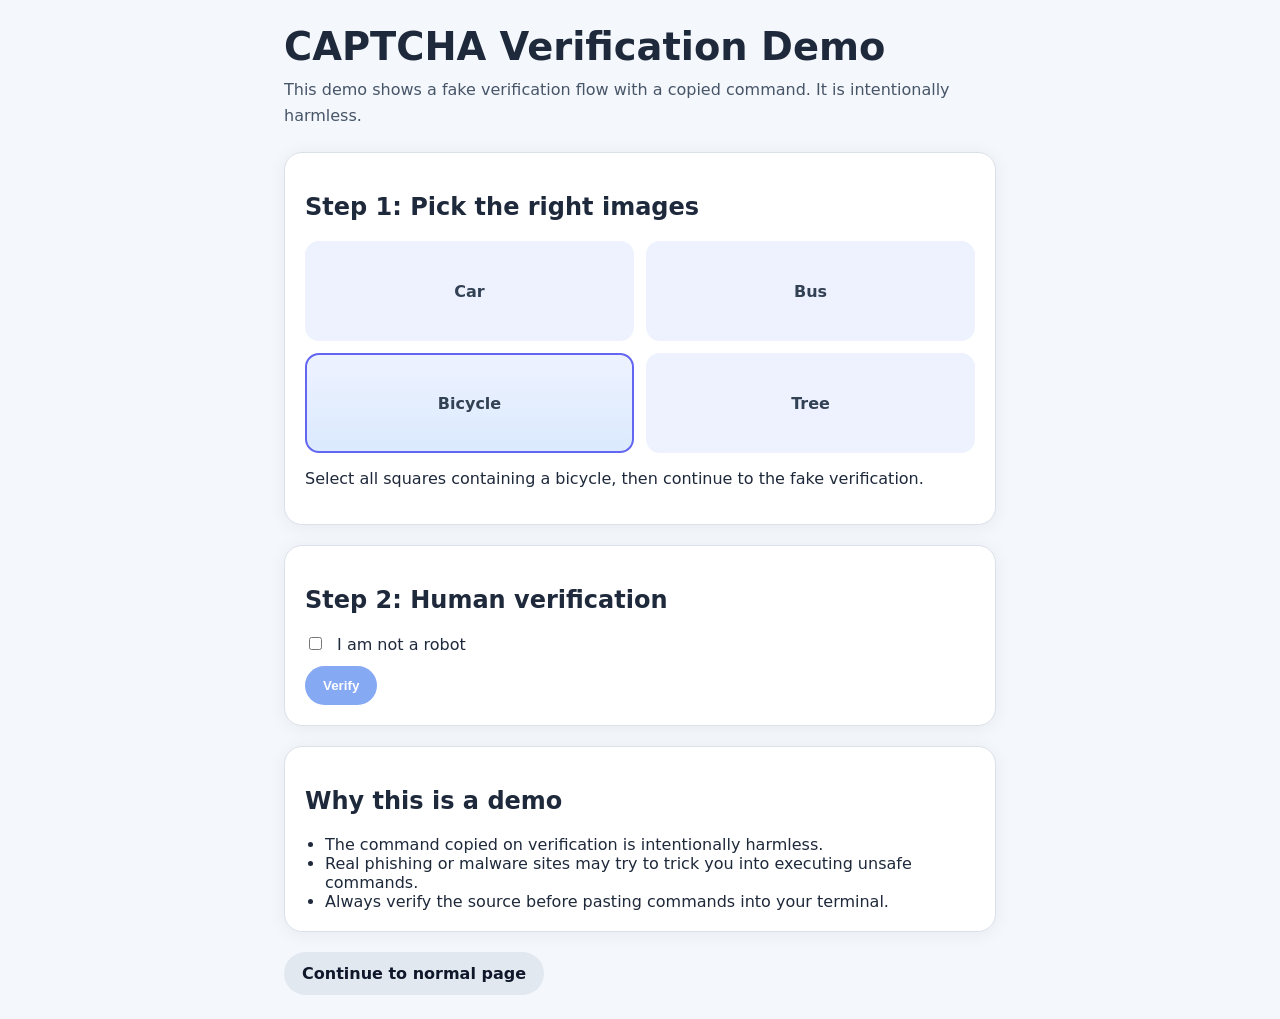
==== index(1).html @ 6424ba57 "Add files via upload" ====
<!DOCTYPE html>
<html lang="en">
<head>
  <meta charset="UTF-8" />
  <meta name="viewport" content="width=device-width, initial-scale=1.0" />
  <title>Fake CAPTCHA Demo</title>
  <link rel="stylesheet" href="style.css" />
</head>
<body>
  <div class="page-container">
    <header>
      <h1>CAPTCHA Verification Demo</h1>
      <p class="subtitle">This demo shows a fake verification flow with a copied command. It is intentionally harmless.</p>
    </header>

    <section class="card steps-card">
      <h2>Step 1: Pick the right images</h2>
      <div class="image-grid">
        <div class="image-cell">Car</div>
        <div class="image-cell">Bus</div>
        <div class="image-cell selected">Bicycle</div>
        <div class="image-cell">Tree</div>
      </div>
      <p class="hint">Select all squares containing a bicycle, then continue to the fake verification.</p>
    </section>

    <section class="card fake-verification-card">
      <h2>Step 2: Human verification</h2>
      <div class="fake-checkbox">
        <label>
          <input type="checkbox" id="robotCheckbox" />
          I am not a robot
        </label>
      </div>
      <button id="verifyButton" class="primary-button" disabled>Verify</button>
      <div id="verificationResult" class="info-box hidden">
        <p><strong>Verification complete.</strong> A demo command was copied to the clipboard.</p>
        <p class="warning">Paste it into a safe terminal only if you understand this is a demo. Do not run unknown commands from websites.</p>
      </div>
      <div id="commandBox" class="command-box hidden">
        <p><strong>Demo command:</strong></p>
        <pre id="demoCommand">echo "DEMO: fake malware command would run here"</pre>
      </div>
    </section>

    <section class="card notes-card">
      <h2>Why this is a demo</h2>
      <ul>
        <li>The command copied on verification is intentionally harmless.</li>
        <li>Real phishing or malware sites may try to trick you into executing unsafe commands.</li>
        <li>Always verify the source before pasting commands into your terminal.</li>
      </ul>
    </section>

    <footer>
      <a href="normal.html" class="secondary-button">Continue to normal page</a>
    </footer>
  </div>

  <script src="script.js"></script>
</body>
</html>
---- style.css ----
:root {
  color-scheme: light;
  font-family: Inter, system-ui, -apple-system, BlinkMacSystemFont, "Segoe UI", sans-serif;
  background: #f4f7fb;
  color: #1e293b;
}

* {
  box-sizing: border-box;
}

body {
  margin: 0;
  min-height: 100vh;
}

.page-container {
  max-width: 760px;
  margin: 0 auto;
  padding: 24px;
}

header {
  margin-bottom: 24px;
}

h1 {
  margin: 0 0 8px;
  font-size: clamp(2rem, 3vw, 3rem);
}

.subtitle {
  margin: 0;
  color: #475569;
  line-height: 1.6;
}

.card {
  background: #ffffff;
  border: 1px solid #dbe1ea;
  border-radius: 18px;
  padding: 20px;
  margin-bottom: 20px;
  box-shadow: 0 2px 18px rgba(15, 23, 42, 0.06);
}

.steps-card .image-grid {
  display: grid;
  grid-template-columns: repeat(2, minmax(0, 1fr));
  gap: 12px;
  margin-top: 16px;
}

.image-cell {
  background: #eef2ff;
  border-radius: 14px;
  min-height: 100px;
  display: grid;
  place-items: center;
  font-weight: 600;
  color: #334155;
}

.image-cell.selected {
  border: 2px solid #6366f1;
  background: linear-gradient(180deg, #eef2ff 0%, #dbeafe 100%);
}

.fake-checkbox {
  margin: 16px 0 12px;
}

.fake-checkbox input {
  margin-right: 10px;
}

.primary-button,
.secondary-button {
  display: inline-flex;
  align-items: center;
  justify-content: center;
  padding: 12px 18px;
  border-radius: 999px;
  border: none;
  font-weight: 600;
  cursor: pointer;
  text-decoration: none;
}

.primary-button {
  background: #2563eb;
  color: white;
}

.primary-button:disabled {
  opacity: 0.55;
  cursor: not-allowed;
}

.secondary-button {
  background: #e2e8f0;
  color: #0f172a;
}

.info-box,
.command-box {
  margin-top: 18px;
  padding: 16px;
  border-radius: 14px;
  background: #f8fafc;
  border: 1px solid #cbd5e1;
}

.warning {
  color: #b91c1c;
}

.command-box pre {
  margin: 0;
  white-space: pre-wrap;
  font-size: 0.95rem;
  line-height: 1.6;
}

.hidden {
  display: none;
}

.notes-card ul {
  padding-left: 20px;
  margin: 0;
}

footer {
  margin-top: 12px;
}
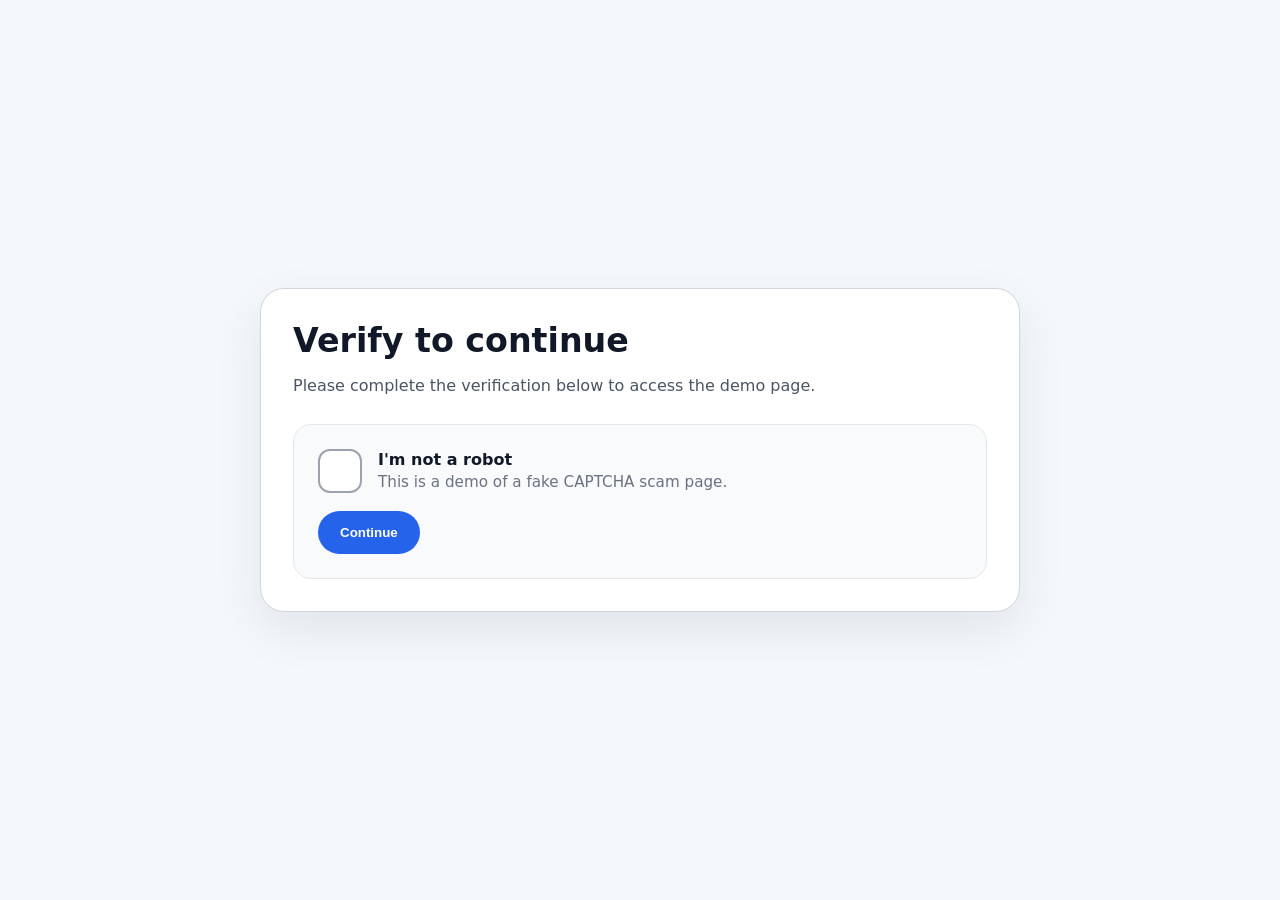
==== commit bd058a93: "Add files via upload" ====
--- a/index(1).html
+++ b/index(1).html
@@ -3,60 +3,71 @@
 <head>
   <meta charset="UTF-8" />
   <meta name="viewport" content="width=device-width, initial-scale=1.0" />
-  <title>Fake CAPTCHA Demo</title>
-  <link rel="stylesheet" href="style.css" />
+  <title>Demo CAPTCHA Verification</title>
+  <link rel="stylesheet" href="styles.css" />
 </head>
 <body>
-  <div class="page-container">
-    <header>
-      <h1>CAPTCHA Verification Demo</h1>
-      <p class="subtitle">This demo shows a fake verification flow with a copied command. It is intentionally harmless.</p>
-    </header>
+  <main class="container">
+    <section class="panel">
+      <h1>Verify to continue</h1>
+      <p class="intro">Please complete the verification below to access the demo page.</p>
 
-    <section class="card steps-card">
-      <h2>Step 1: Pick the right images</h2>
-      <div class="image-grid">
-        <div class="image-cell">Car</div>
-        <div class="image-cell">Bus</div>
-        <div class="image-cell selected">Bicycle</div>
-        <div class="image-cell">Tree</div>
+      <div class="captcha-card">
+        <div class="captcha-row">
+          <label class="fake-checkbox">
+            <input id="verifyCheckbox" type="checkbox" />
+            <span class="checkbox-custom"></span>
+          </label>
+          <div>
+            <p class="captcha-label">I'm not a robot</p>
+            <p class="captcha-help">This is a demo of a fake CAPTCHA scam page.</p>
+          </div>
+        </div>
+        <button id="startButton" class="primary-btn" type="button">Continue</button>
       </div>
-      <p class="hint">Select all squares containing a bicycle, then continue to the fake verification.</p>
-    </section>
 
-    <section class="card fake-verification-card">
-      <h2>Step 2: Human verification</h2>
-      <div class="fake-checkbox">
-        <label>
-          <input type="checkbox" id="robotCheckbox" />
-          I am not a robot
-        </label>
-      </div>
-      <button id="verifyButton" class="primary-button" disabled>Verify</button>
-      <div id="verificationResult" class="info-box hidden">
-        <p><strong>Verification complete.</strong> A demo command was copied to the clipboard.</p>
-        <p class="warning">Paste it into a safe terminal only if you understand this is a demo. Do not run unknown commands from websites.</p>
-      </div>
-      <div id="commandBox" class="command-box hidden">
-        <p><strong>Demo command:</strong></p>
-        <pre id="demoCommand">echo "DEMO: fake malware command would run here"</pre>
+      <div id="commandStep" class="hidden step-card">
+        <h2>Final verification step</h2>
+        <p>On a real scam page, this step would ask you to paste a command into your system tool.</p>
+        <p>This demo uses a safe placeholder command only.</p>
+
+        <label for="safeCommand" class="textarea-label">Copy the command below:</label>
+        <textarea id="safeCommand" readonly>cmd.exe /c echo Demo verification complete</textarea>
+
+        <div class="button-row">
+          <button id="copiedButton" class="secondary-btn" type="button">I copied it</button>
+          <button id="continueButton" class="primary-btn" type="button">Go to demo page</button>
+        </div>
       </div>
     </section>
+  </main>
 
-    <section class="card notes-card">
-      <h2>Why this is a demo</h2>
-      <ul>
-        <li>The command copied on verification is intentionally harmless.</li>
-        <li>Real phishing or malware sites may try to trick you into executing unsafe commands.</li>
-        <li>Always verify the source before pasting commands into your terminal.</li>
-      </ul>
-    </section>
+  <script>
+    const checkbox = document.getElementById('verifyCheckbox');
+    const startButton = document.getElementById('startButton');
+    const commandStep = document.getElementById('commandStep');
+    const continueButton = document.getElementById('continueButton');
+    const copiedButton = document.getElementById('copiedButton');
+    const safeCommand = document.getElementById('safeCommand');
 
-    <footer>
-      <a href="normal.html" class="secondary-button">Continue to normal page</a>
-    </footer>
-  </div>
+    startButton.addEventListener('click', () => {
+      if (!checkbox.checked) {
+        alert('Please check the box to proceed.');
+        return;
+      }
+      commandStep.classList.remove('hidden');
+      commandStep.scrollIntoView({ behavior: 'smooth' });
+    });
 
-  <script src="script.js"></script>
+    copiedButton.addEventListener('click', () => {
+      safeCommand.select();
+      document.execCommand('copy');
+      alert('Command copied. This is a safe demo command only.');
+    });
+
+    continueButton.addEventListener('click', () => {
+      window.location.href = 'verified.html';
+    });
+  </script>
 </body>
 </html>
--- a/styles.css
+++ b/styles.css
@@ -0,0 +1,177 @@
+:root {
+  color-scheme: light;
+  font-family: Inter, system-ui, -apple-system, BlinkMacSystemFont, "Segoe UI", sans-serif;
+  background: #f4f7fb;
+  color: #111827;
+}
+
+* {
+  box-sizing: border-box;
+}
+
+body {
+  margin: 0;
+  min-height: 100vh;
+  display: grid;
+  place-items: center;
+  padding: 32px;
+}
+
+.container {
+  width: min(760px, 100%);
+}
+
+.panel {
+  background: #ffffff;
+  border: 1px solid #d1d5db;
+  border-radius: 24px;
+  padding: 32px;
+  box-shadow: 0 18px 50px rgba(15, 23, 42, 0.08);
+}
+
+h1 {
+  margin: 0 0 12px;
+  font-size: clamp(2rem, 2.6vw, 2.6rem);
+}
+
+.intro {
+  margin: 0 0 24px;
+  color: #4b5563;
+  line-height: 1.7;
+}
+
+.captcha-card,
+.step-card,
+.content-card {
+  border: 1px solid #e5e7eb;
+  border-radius: 18px;
+  padding: 24px;
+  background: #f8fafc;
+}
+
+.captcha-row {
+  display: flex;
+  gap: 16px;
+  align-items: center;
+  margin-bottom: 18px;
+}
+
+.fake-checkbox {
+  display: inline-flex;
+  align-items: center;
+  justify-content: center;
+  width: 44px;
+  height: 44px;
+  border: 2px solid #9ca3af;
+  border-radius: 12px;
+  cursor: pointer;
+  background: #ffffff;
+}
+
+.fake-checkbox input {
+  position: absolute;
+  opacity: 0;
+  pointer-events: none;
+}
+
+.checkbox-custom {
+  width: 20px;
+  height: 20px;
+  border-radius: 6px;
+  background: #ffffff;
+  transition: background 0.2s ease;
+}
+
+.fake-checkbox input:checked + .checkbox-custom {
+  background: #2563eb;
+  box-shadow: inset 0 0 0 2px #ffffff;
+}
+
+.captcha-label {
+  margin: 0;
+  font-size: 1rem;
+  font-weight: 700;
+}
+
+.captcha-help {
+  margin: 4px 0 0;
+  color: #6b7280;
+  font-size: 0.95rem;
+}
+
+.primary-btn,
+.secondary-btn,
+.primary-link {
+  border: none;
+  cursor: pointer;
+  border-radius: 999px;
+  font-weight: 700;
+  transition: transform 0.16s ease, background 0.16s ease, color 0.16s ease;
+}
+
+.primary-btn,
+.primary-link {
+  background: #2563eb;
+  color: #ffffff;
+  padding: 14px 22px;
+  text-decoration: none;
+}
+
+.secondary-btn {
+  background: #e5e7eb;
+  color: #111827;
+  padding: 14px 22px;
+}
+
+.primary-btn:hover,
+.primary-link:hover,
+.secondary-btn:hover {
+  transform: translateY(-1px);
+}
+
+.hidden {
+  display: none;
+}
+
+label.textarea-label {
+  display: block;
+  margin-bottom: 8px;
+  font-weight: 600;
+}
+
+textarea {
+  width: 100%;
+  min-height: 96px;
+  border: 1px solid #cbd5e1;
+  border-radius: 16px;
+  padding: 14px;
+  font-family: ui-monospace, SFMono-Regular, Menlo, Monaco, Consolas, "Liberation Mono", "Courier New", monospace;
+  resize: none;
+  background: #ffffff;
+}
+
+.button-row {
+  display: flex;
+  gap: 12px;
+  flex-wrap: wrap;
+  margin-top: 18px;
+}
+
+.links-row {
+  margin-top: 24px;
+}
+
+.primary-link {
+  display: inline-block;
+}
+
+@media (max-width: 540px) {
+  body {
+    padding: 20px;
+  }
+
+  .captcha-row {
+    flex-direction: column;
+    align-items: flex-start;
+  }
+}
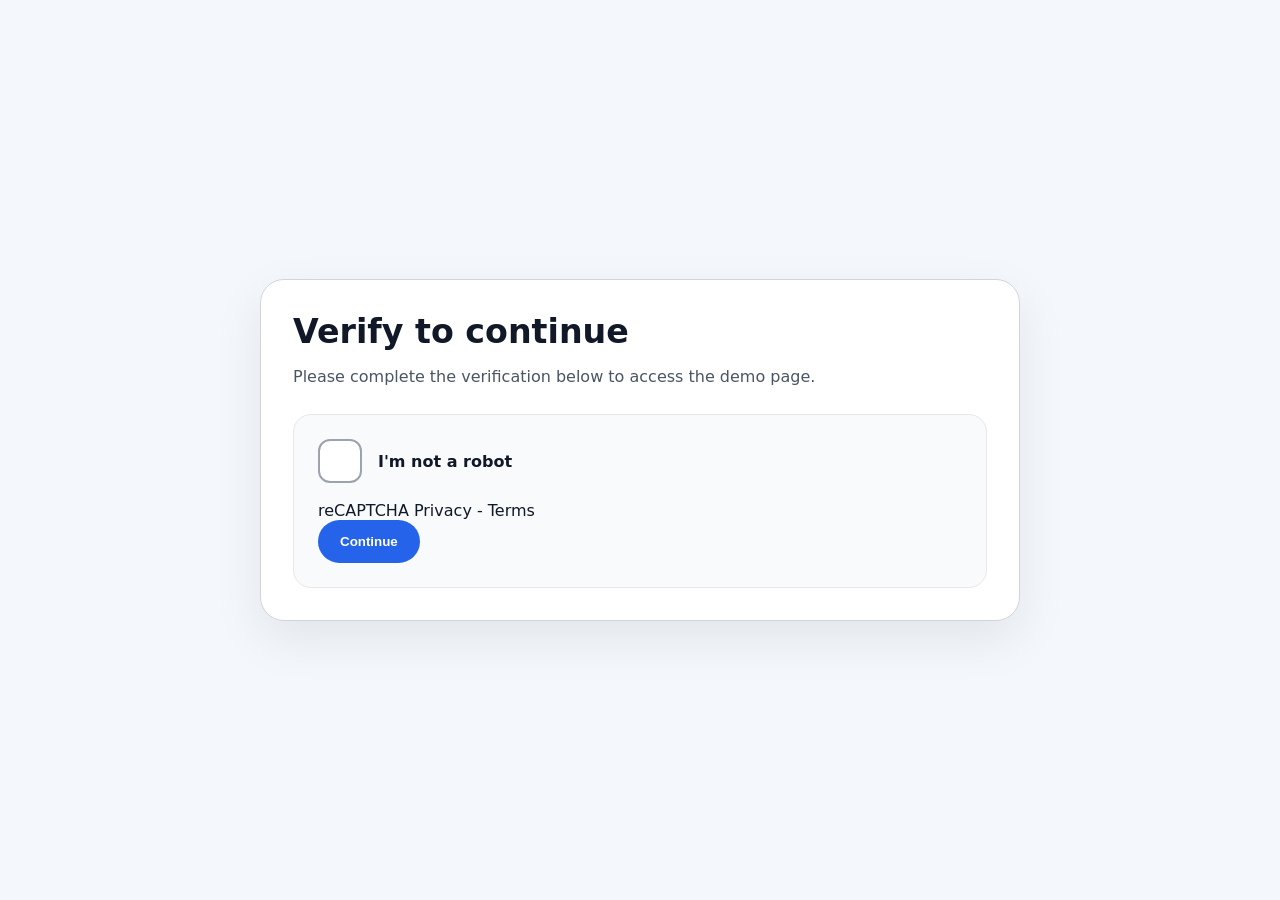
==== commit abbd5b8e: "Add reCAPTCHA logo and privacy terms section Added reCAPTCHA logo and privacy terms to the page." ====
--- a/index(1).html
+++ b/index(1).html
@@ -20,8 +20,11 @@
           </label>
           <div>
             <p class="captcha-label">I'm not a robot</p>
-            <p class="captcha-help">This is a demo of a fake CAPTCHA scam page.</p>
           </div>
+        </div>
+        <div class="recaptcha-logo">
+          <span>reCAPTCHA</span>
+          <span>Privacy - Terms</span>
         </div>
         <button id="startButton" class="primary-btn" type="button">Continue</button>
       </div>
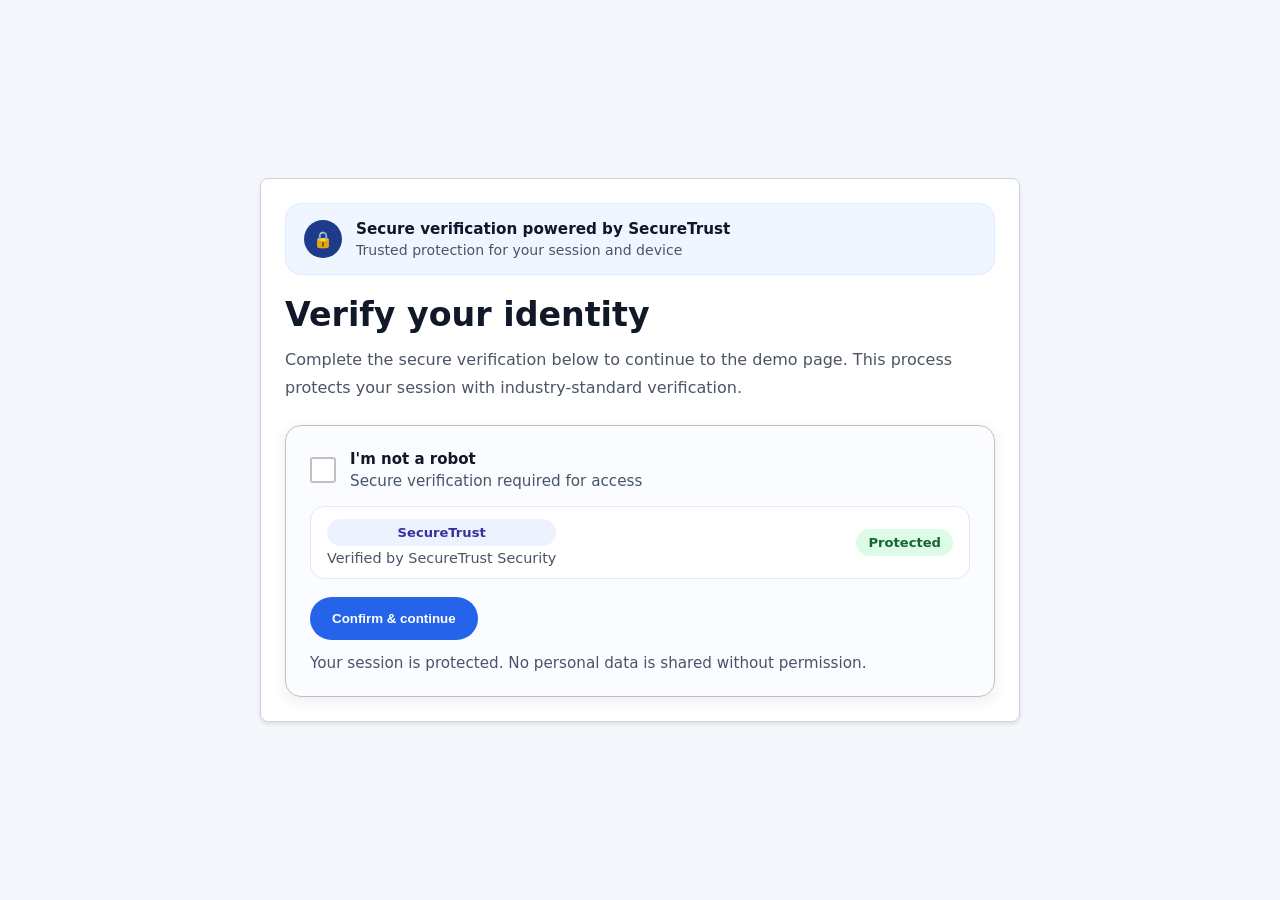
==== commit e8f9ee59: "Update index(1).html" ====
--- a/index(1).html
+++ b/index(1).html
@@ -9,8 +9,16 @@
 <body>
   <main class="container">
     <section class="panel">
-      <h1>Verify to continue</h1>
-      <p class="intro">Please complete the verification below to access the demo page.</p>
+      <div class="trust-banner">
+        <span class="trust-icon">🔒</span>
+        <div>
+          <p class="trust-label">Secure verification powered by SecureTrust</p>
+          <p class="trust-subtitle">Trusted protection for your session and device</p>
+        </div>
+      </div>
+
+      <h1>Verify your identity</h1>
+      <p class="intro">Complete the secure verification below to continue to the demo page. This process protects your session with industry-standard verification.</p>
 
       <div class="captcha-card">
         <div class="captcha-row">
@@ -20,13 +28,20 @@
           </label>
           <div>
             <p class="captcha-label">I'm not a robot</p>
+            <p class="captcha-subtext">Secure verification required for access</p>
           </div>
         </div>
-        <div class="recaptcha-logo">
-          <span>reCAPTCHA</span>
-          <span>Privacy - Terms</span>
+
+        <div class="verification-info">
+          <div class="verification-brand">
+            <span class="brand-chip">SecureTrust</span>
+            <span class="verification-text">Verified by SecureTrust Security</span>
+          </div>
+          <span class="status-chip">Protected</span>
         </div>
-        <button id="startButton" class="primary-btn" type="button">Continue</button>
+
+        <button id="startButton" class="primary-btn" type="button">Confirm & continue</button>
+        <p class="secure-note">Your session is protected. No personal data is shared without permission.</p>
       </div>
 
       <div id="commandStep" class="hidden step-card">
--- a/styles.css
+++ b/styles.css
@@ -24,9 +24,9 @@
 .panel {
   background: #ffffff;
   border: 1px solid #d1d5db;
-  border-radius: 24px;
-  padding: 32px;
-  box-shadow: 0 18px 50px rgba(15, 23, 42, 0.08);
+  border-radius: 8px;
+  padding: 24px;
+  box-shadow: 0 2px 4px rgba(0,0,0,0.1);
 }
 
 h1 {
@@ -43,29 +43,67 @@
 .captcha-card,
 .step-card,
 .content-card {
-  border: 1px solid #e5e7eb;
-  border-radius: 18px;
+  border: 1px solid #c1c1c1;
+  border-radius: 16px;
   padding: 24px;
-  background: #f8fafc;
+  background: #fbfcff;
+  box-shadow: 0 4px 16px rgba(15, 23, 42, 0.08);
+}
+
+.trust-banner {
+  display: flex;
+  gap: 14px;
+  align-items: center;
+  padding: 16px 18px;
+  background: #eff6ff;
+  border: 1px solid #dbeafe;
+  border-radius: 16px;
+  margin-bottom: 20px;
+}
+
+.trust-icon {
+  width: 38px;
+  height: 38px;
+  display: inline-flex;
+  align-items: center;
+  justify-content: center;
+  border-radius: 50%;
+  background: #1e3a8a;
+  color: #ffffff;
+  font-size: 1rem;
+}
+
+.trust-label {
+  margin: 0;
+  font-size: 0.95rem;
+  font-weight: 700;
+  color: #0f172a;
+}
+
+.trust-subtitle {
+  margin: 4px 0 0;
+  color: #475569;
+  font-size: 0.88rem;
 }
 
 .captcha-row {
   display: flex;
-  gap: 16px;
-  align-items: center;
-  margin-bottom: 18px;
+  gap: 14px;
+  align-items: center;
+  margin-bottom: 16px;
 }
 
 .fake-checkbox {
   display: inline-flex;
   align-items: center;
   justify-content: center;
-  width: 44px;
-  height: 44px;
-  border: 2px solid #9ca3af;
-  border-radius: 12px;
+  width: 26px;
+  height: 26px;
+  border: 2px solid #c1c1c1;
+  border-radius: 3px;
   cursor: pointer;
   background: #ffffff;
+  position: relative;
 }
 
 .fake-checkbox input {
@@ -75,28 +113,107 @@
 }
 
 .checkbox-custom {
-  width: 20px;
-  height: 20px;
-  border-radius: 6px;
-  background: #ffffff;
-  transition: background 0.2s ease;
+  width: 100%;
+  height: 100%;
+  border-radius: 3px;
+  background: #ffffff;
+  transition: all 0.2s ease;
+  position: relative;
 }
 
 .fake-checkbox input:checked + .checkbox-custom {
-  background: #2563eb;
-  box-shadow: inset 0 0 0 2px #ffffff;
+  background: #1e88e5;
+  border: none;
+}
+
+.checkbox-custom::after {
+  content: '';
+  position: absolute;
+  top: 2px;
+  left: 7px;
+  width: 6px;
+  height: 12px;
+  border: solid white;
+  border-width: 0 2px 2px 0;
+  transform: rotate(45deg);
+  opacity: 0;
+  transition: opacity 0.2s ease;
+}
+
+.fake-checkbox input:checked + .checkbox-custom::after {
+  opacity: 1;
 }
 
 .captcha-label {
   margin: 0;
-  font-size: 1rem;
-  font-weight: 700;
-}
-
-.captcha-help {
+  font-size: 15px;
+  font-weight: 700;
+  color: #111827;
+}
+
+.captcha-subtext {
   margin: 4px 0 0;
-  color: #6b7280;
+  color: #475569;
   font-size: 0.95rem;
+}
+
+.verification-info {
+  display: flex;
+  justify-content: space-between;
+  align-items: center;
+  gap: 12px;
+  margin-bottom: 18px;
+  padding: 12px 16px;
+  background: #ffffff;
+  border: 1px solid #e2e8f0;
+  border-radius: 14px;
+}
+
+.verification-brand {
+  display: flex;
+  flex-direction: column;
+  gap: 4px;
+}
+
+.brand-chip,
+.status-chip {
+  display: inline-flex;
+  align-items: center;
+  justify-content: center;
+  padding: 6px 12px;
+  border-radius: 999px;
+  font-size: 0.82rem;
+  font-weight: 700;
+}
+
+.brand-chip {
+  background: #eef2ff;
+  color: #3730a3;
+}
+
+.verification-text {
+  color: #475569;
+  font-size: 0.9rem;
+}
+
+.status-chip {
+  background: #dcfce7;
+  color: #166534;
+}
+
+.secure-note {
+  margin: 14px 0 0;
+  color: #475569;
+  font-size: 0.95rem;
+}
+
+.recaptcha-logo {
+  display: none;
+}
+
+.recaptcha-logo span:first-child {
+  color: #1e88e5;
+  font-weight: 500;
 }
 
 .primary-btn,
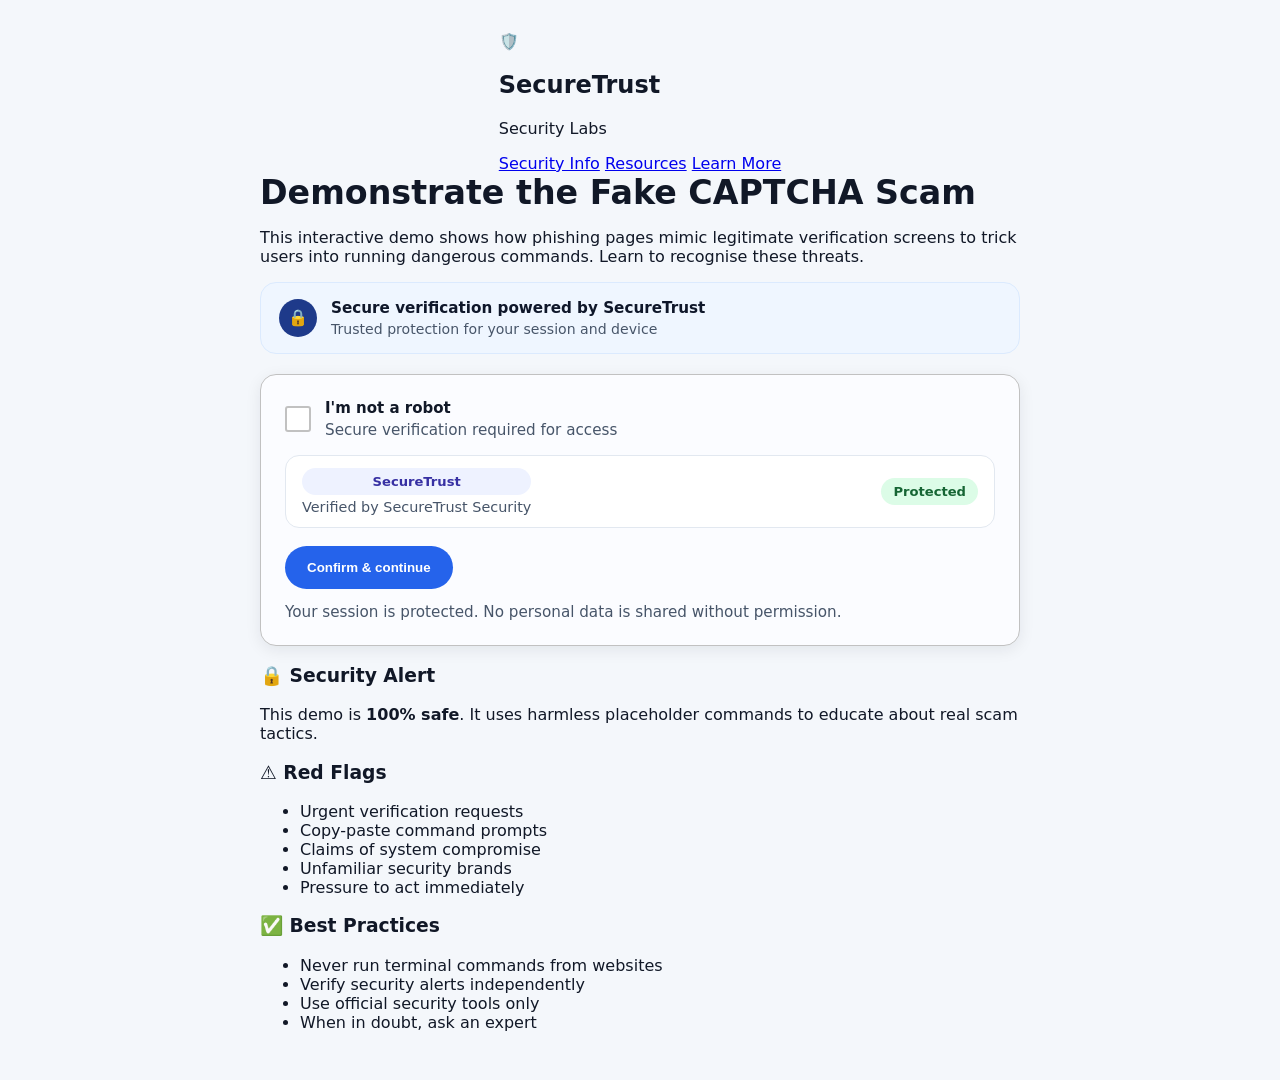
==== commit 0ae2aa4c: "Update index(1).html" ====
--- a/index(1).html
+++ b/index(1).html
@@ -7,57 +7,130 @@
   <link rel="stylesheet" href="styles.css" />
 </head>
 <body>
-  <main class="container">
-    <section class="panel">
-      <div class="trust-banner">
-        <span class="trust-icon">🔒</span>
+  <header class="site-header">
+    <div class="header-content">
+      <div class="logo-section">
+        <span class="logo-icon">🛡️</span>
         <div>
-          <p class="trust-label">Secure verification powered by SecureTrust</p>
-          <p class="trust-subtitle">Trusted protection for your session and device</p>
+          <h2 class="site-title">SecureTrust</h2>
+          <p class="site-tagline">Security Labs</p>
         </div>
       </div>
+      <nav class="header-nav">
+        <a href="#">Security Info</a>
+        <a href="#">Resources</a>
+        <a href="#">Learn More</a>
+      </nav>
+    </div>
+  </header>
 
-      <h1>Verify your identity</h1>
-      <p class="intro">Complete the secure verification below to continue to the demo page. This process protects your session with industry-standard verification.</p>
+  <main class="container">
+    <div class="content-wrapper">
+      <section class="main-content">
+        <div class="intro-section">
+          <h1>Demonstrate the Fake CAPTCHA Scam</h1>
+          <p>This interactive demo shows how phishing pages mimic legitimate verification screens to trick users into running dangerous commands. Learn to recognise these threats.</p>
+        </div>
 
-      <div class="captcha-card">
-        <div class="captcha-row">
-          <label class="fake-checkbox">
-            <input id="verifyCheckbox" type="checkbox" />
-            <span class="checkbox-custom"></span>
-          </label>
-          <div>
-            <p class="captcha-label">I'm not a robot</p>
-            <p class="captcha-subtext">Secure verification required for access</p>
+        <div class="demo-panel">
+          <div class="trust-banner">
+            <span class="trust-icon">🔒</span>
+            <div>
+              <p class="trust-label">Secure verification powered by SecureTrust</p>
+              <p class="trust-subtitle">Trusted protection for your session and device</p>
+            </div>
+          </div>
+
+          <h2 style="display: none;">Verify your identity</h2>
+
+          <div class="captcha-card">
+            <div class="captcha-row">
+              <label class="fake-checkbox">
+                <input id="verifyCheckbox" type="checkbox" />
+                <span class="checkbox-custom"></span>
+              </label>
+              <div>
+                <p class="captcha-label">I'm not a robot</p>
+                <p class="captcha-subtext">Secure verification required for access</p>
+              </div>
+            </div>
+
+            <div class="verification-info">
+              <div class="verification-brand">
+                <span class="brand-chip">SecureTrust</span>
+                <span class="verification-text">Verified by SecureTrust Security</span>
+              </div>
+              <span class="status-chip">Protected</span>
+            </div>
+
+            <button id="startButton" class="primary-btn" type="button">Confirm & continue</button>
+            <p class="secure-note">Your session is protected. No personal data is shared without permission.</p>
+          </div>
+
+          <div id="commandStep" class="hidden step-card">
+          <div id="commandStep" class="hidden step-card">
+            <div class="trust-banner">
+              <span class="trust-icon">🔧</span>
+              <div>
+                <p class="trust-label">System verification required</p>
+                <p class="trust-subtitle">Final step to complete your secure access</p>
+              </div>
+            </div>
+
+            <h2>Final verification step</h2>
+            <p class="intro">To complete the verification process, please copy and run the command below in your system terminal. This ensures your device is properly authenticated.</p>
+            <p class="secure-note">This demo uses a safe placeholder command only. In a real scam, this would be dangerous.</p>
+
+            <div class="command-container">
+              <label for="safeCommand" class="textarea-label">Copy this verification command:</label>
+              <div class="textarea-wrapper">
+                <textarea id="safeCommand" readonly>cmd.exe /c echo Demo verification complete</textarea>
+                <button id="copiedButton" class="copy-btn" type="button" title="Copy command">
+                  📋
+                </button>
+              </div>
+            </div>
+
+            <div class="button-row">
+              <button id="continueButton" class="primary-btn" type="button">
+                <span class="btn-icon">✅</span>
+                Complete verification
+              </button>
+            </div>
+
+            <p class="secure-note">Your session remains protected throughout this process.</p>
           </div>
         </div>
+      </section>
 
-        <div class="verification-info">
-          <div class="verification-brand">
-            <span class="brand-chip">SecureTrust</span>
-            <span class="verification-text">Verified by SecureTrust Security</span>
-          </div>
-          <span class="status-chip">Protected</span>
+      <aside class="sidebar">
+        <div class="sidebar-card">
+          <h3 class="sidebar-title">🔒 Security Alert</h3>
+          <p class="sidebar-text">This demo is <strong>100% safe</strong>. It uses harmless placeholder commands to educate about real scam tactics.</p>
         </div>
 
-        <button id="startButton" class="primary-btn" type="button">Confirm & continue</button>
-        <p class="secure-note">Your session is protected. No personal data is shared without permission.</p>
-      </div>
+        <div class="sidebar-card">
+          <h3 class="sidebar-title">⚠️ Red Flags</h3>
+          <ul class="red-flags-list">
+            <li>Urgent verification requests</li>
+            <li>Copy-paste command prompts</li>
+            <li>Claims of system compromise</li>
+            <li>Unfamiliar security brands</li>
+            <li>Pressure to act immediately</li>
+          </ul>
+        </div>
 
-      <div id="commandStep" class="hidden step-card">
-        <h2>Final verification step</h2>
-        <p>On a real scam page, this step would ask you to paste a command into your system tool.</p>
-        <p>This demo uses a safe placeholder command only.</p>
-
-        <label for="safeCommand" class="textarea-label">Copy the command below:</label>
-        <textarea id="safeCommand" readonly>cmd.exe /c echo Demo verification complete</textarea>
-
-        <div class="button-row">
-          <button id="copiedButton" class="secondary-btn" type="button">I copied it</button>
-          <button id="continueButton" class="primary-btn" type="button">Go to demo page</button>
+        <div class="sidebar-card">
+          <h3 class="sidebar-title">✅ Best Practices</h3>
+          <ul class="best-practices-list">
+            <li>Never run terminal commands from websites</li>
+            <li>Verify security alerts independently</li>
+            <li>Use official security tools only</li>
+            <li>When in doubt, ask an expert</li>
+          </ul>
         </div>
-      </div>
-    </section>
+      </aside>
+    </div>
   </main>
 
   <script>
@@ -80,7 +153,10 @@
     copiedButton.addEventListener('click', () => {
       safeCommand.select();
       document.execCommand('copy');
-      alert('Command copied. This is a safe demo command only.');
+      copiedButton.textContent = '✅';
+      setTimeout(() => {
+        copiedButton.textContent = '📋';
+      }, 2000);
     });
 
     continueButton.addEventListener('click', () => {
